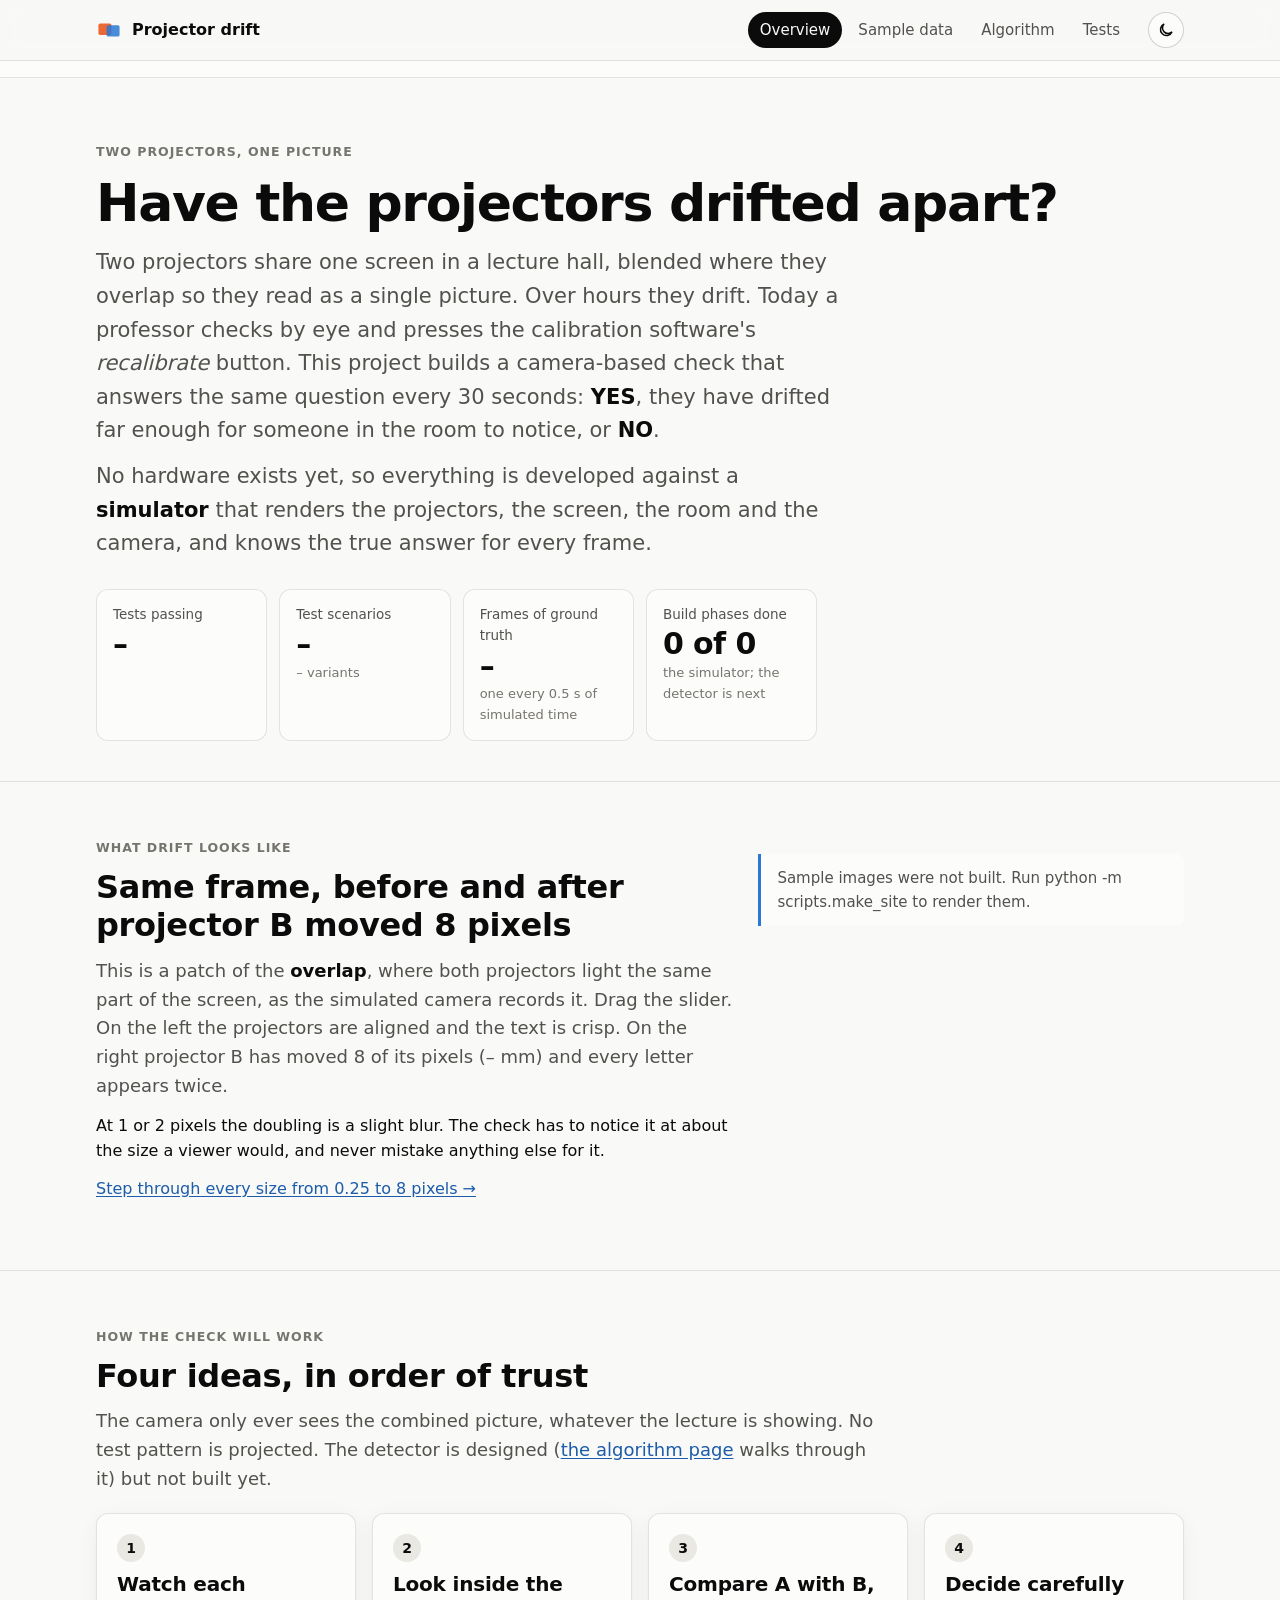
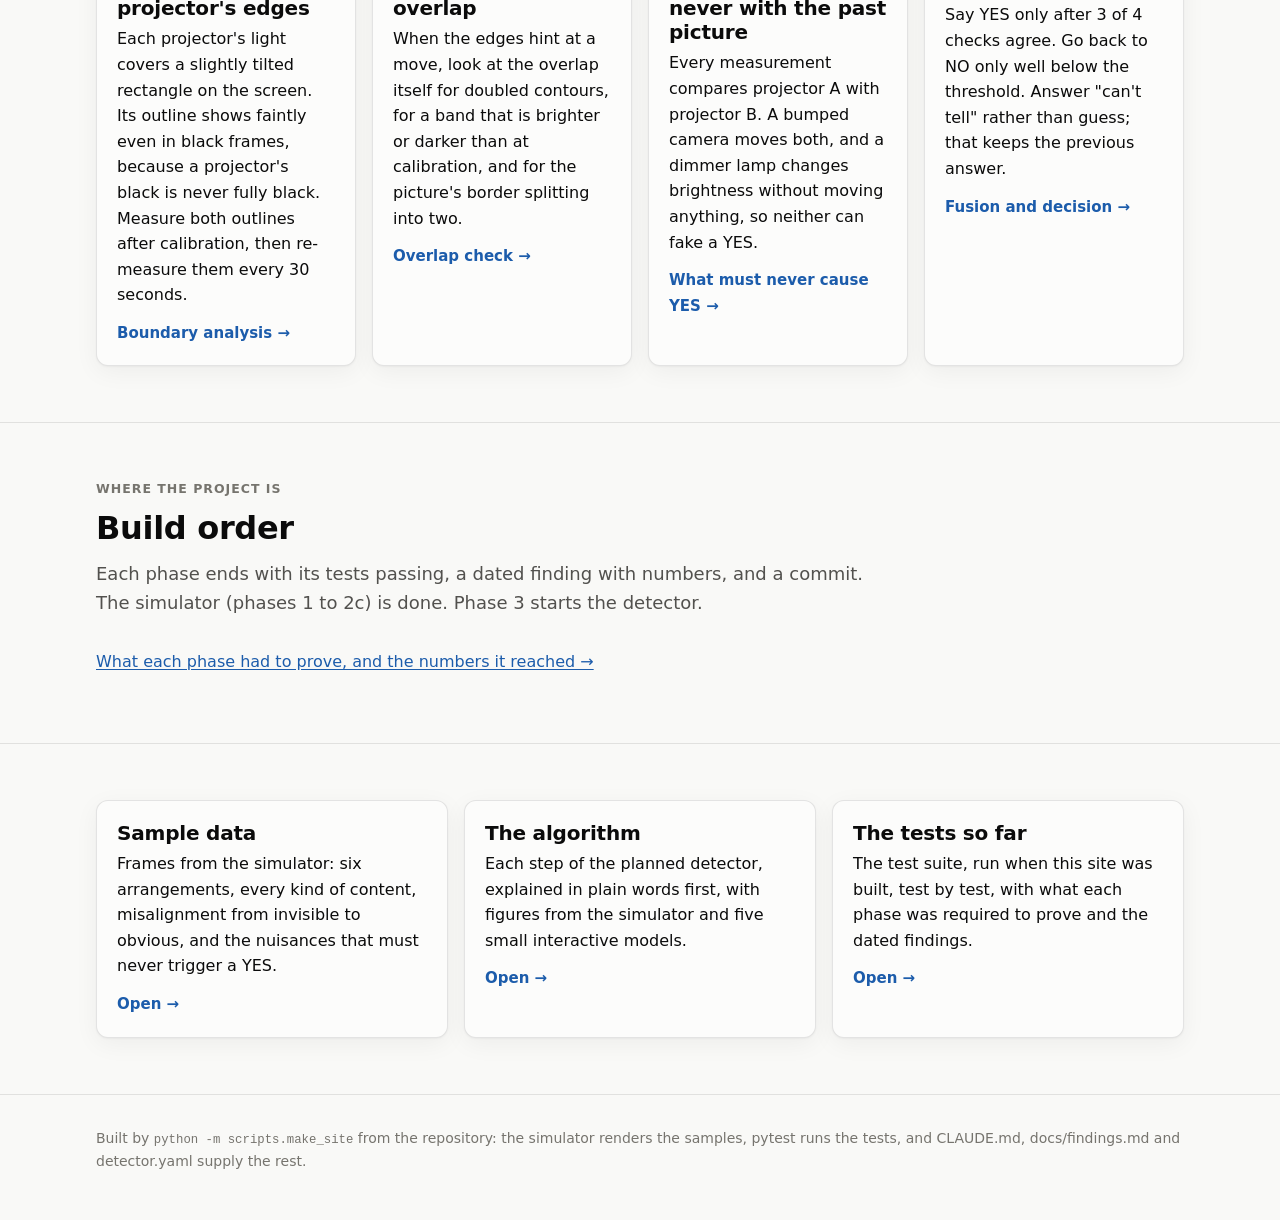
==== demo/site/index.html @ 68472067 "Demo site: sample data, the planned algorithm, the tests so far `python -m scripts.make_site [--serv" ====
<!doctype html>
<html lang="en">
<head>
<meta charset="utf-8">
<meta name="viewport" content="width=device-width, initial-scale=1">
<title>Projector Drift Demo</title>
<meta name="description" content="A camera-based check that tells when two blended projectors have drifted apart: the simulator, the planned algorithm and the tests so far.">
<link rel="icon" href="data:image/svg+xml,%3Csvg xmlns='http://www.w3.org/2000/svg' viewBox='0 0 32 32'%3E%3Crect x='3' y='8' width='16' height='14' rx='2' fill='%23eb6834'/%3E%3Crect x='13' y='10' width='16' height='14' rx='2' fill='%232a78d6' fill-opacity='.85'/%3E%3C/svg%3E">
<script>try{var t=localStorage.getItem("demo-theme");if(t)document.documentElement.dataset.theme=t}catch(e){}</script>
<link rel="stylesheet" href="assets/style.css">
</head>
<body data-page="index">
<header class="site-header">
  <div class="wrap">
    <a class="brand" href="index.html"><svg width="26" height="26" viewBox="0 0 32 32" aria-hidden="true"><rect x="3" y="8" width="16" height="14" rx="2" fill="var(--a)"/><rect x="13" y="10" width="16" height="14" rx="2" fill="var(--b)" fill-opacity=".85"/></svg>Projector drift</a>
    <nav class="site-nav" aria-label="Pages">
      <a href="index.html" data-page="index">Overview</a>
      <a href="samples.html" data-page="samples">Sample data</a>
      <a href="algorithm.html" data-page="algorithm">Algorithm</a>
      <a href="tests.html" data-page="tests">Tests</a>
    </nav>
    <button class="theme-toggle" type="button" aria-label="Switch theme"></button>
  </div>
</header>
<div class="status-strip"><div class="wrap"></div></div>

<main>
  <section class="hero">
    <div class="wrap">
      <div class="eyebrow">Two projectors, one picture</div>
      <h1>Have the projectors drifted apart?</h1>
      <p class="lead">Two projectors share one screen in a lecture hall, blended where they overlap so they read as a
        single picture. Over hours they drift. Today a professor checks by eye and presses the calibration
        software's <em>recalibrate</em> button. This project builds a camera-based check that answers the same question
        every 30 seconds: <strong>YES</strong>, they have drifted far enough for someone in the room to notice, or
        <strong>NO</strong>.</p>
      <p class="lead">No hardware exists yet, so everything is developed against a <strong>simulator</strong> that renders the
        projectors, the screen, the room and the camera, and knows the true answer for every frame.</p>
      <div class="kpis" style="margin-top:28px">
        <div class="kpi"><div class="label">Tests passing</div><div class="value" id="kpi-tests">–</div><div class="sub" id="kpi-tests-sub"></div></div>
        <div class="kpi"><div class="label">Test scenarios</div><div class="value" data-v="common.counts.scenarios" data-fmt="int">–</div><div class="sub"><span data-v="common.counts.variants" data-fmt="int"></span> variants</div></div>
        <div class="kpi"><div class="label">Frames of ground truth</div><div class="value" data-v="common.counts.frames" data-fmt="int">–</div><div class="sub">one every 0.5 s of simulated time</div></div>
        <div class="kpi"><div class="label">Build phases done</div><div class="value" id="kpi-phases">–</div><div class="sub">the simulator; the detector is next</div></div>
      </div>
    </div>
  </section>

  <section class="block" id="see-it">
    <div class="wrap cols wide-left">
      <div>
        <div class="eyebrow">What drift looks like</div>
        <h2>Same frame, before and after projector B moved 8 pixels</h2>
        <p class="lead">This is a patch of the <strong>overlap</strong>, where both projectors light the same part of the screen,
          as the simulated camera records it. Drag the slider. On the left the projectors are aligned and the text is crisp.
          On the right projector B has moved 8 of its pixels (<span data-v="samples.shift.steps.6.offset_mm" data-fmt="f1"></span> mm) and
          every letter appears twice.</p>
        <p>At 1 or 2 pixels the doubling is a slight blur. The check has to notice it at about the size a viewer
          would, and never mistake anything else for it.</p>
        <p><a href="samples.html#shift">Step through every size from 0.25 to 8 pixels →</a></p>
      </div>
      <figure class="fig" id="hero-compare"></figure>
    </div>
  </section>

  <section class="block" id="how">
    <div class="wrap">
      <div class="eyebrow">How the check will work</div>
      <h2>Four ideas, in order of trust</h2>
      <p class="lead">The camera only ever sees the combined picture, whatever the lecture is showing. No test pattern
        is projected. The detector is designed (<a href="algorithm.html">the algorithm page</a> walks through it)
        but not built yet.</p>
      <div class="grid four" style="margin-top:20px">
        <a class="card" href="algorithm.html#boundary"><div class="step-num">1</div><h3>Watch each projector's edges</h3>
          <p>Each projector's light covers a slightly tilted rectangle on the screen. Its outline shows faintly even in
            black frames, because a projector's black is never fully black. Measure both outlines after calibration, then
            re-measure them every 30 seconds.</p><span class="go">Boundary analysis →</span></a>
        <a class="card" href="algorithm.html#overlap"><div class="step-num">2</div><h3>Look inside the overlap</h3>
          <p>When the edges hint at a move, look at the overlap itself for doubled contours, for a band that is brighter
            or darker than at calibration, and for the picture's border splitting into two.</p><span class="go">Overlap check →</span></a>
        <a class="card" href="algorithm.html#nuisances"><div class="step-num">3</div><h3>Compare A with B, never with the past picture</h3>
          <p>Every measurement compares projector A with projector B. A bumped camera moves both, and a dimmer lamp
            changes brightness without moving anything, so neither can fake a YES.</p><span class="go">What must never cause YES →</span></a>
        <a class="card" href="algorithm.html#decision"><div class="step-num">4</div><h3>Decide carefully</h3>
          <p>Say YES only after 3 of 4 checks agree. Go back to NO only well below the threshold. Answer "can't tell"
            rather than guess; that keeps the previous answer.</p><span class="go">Fusion and decision →</span></a>
      </div>
    </div>
  </section>

  <section class="block" id="roadmap">
    <div class="wrap">
      <div class="eyebrow">Where the project is</div>
      <h2>Build order</h2>
      <p class="lead">Each phase ends with its tests passing, a dated finding with numbers, and a commit. The simulator
        (phases 1 to 2c) is done. Phase 3 starts the detector.</p>
      <div class="roadmap" id="roadmap-strip" style="margin-top:16px"></div>
      <p style="margin-top:16px"><a href="tests.html#phases">What each phase had to prove, and the numbers it reached →</a></p>
    </div>
  </section>

  <section class="block" id="explore">
    <div class="wrap">
      <div class="grid">
        <a class="card" href="samples.html"><h3>Sample data</h3><p>Frames from the simulator: six arrangements, every kind of
          content, misalignment from invisible to obvious, and the nuisances that must never trigger a YES.</p><span class="go">Open →</span></a>
        <a class="card" href="algorithm.html"><h3>The algorithm</h3><p>Each step of the planned detector, explained in plain words
          first, with figures from the simulator and five small interactive models.</p><span class="go">Open →</span></a>
        <a class="card" href="tests.html"><h3>The tests so far</h3><p>The test suite, run when this site was built, test by
          test, with what each phase was required to prove and the dated findings.</p><span class="go">Open →</span></a>
      </div>
    </div>
  </section>
</main>

<footer class="site-footer"><div class="wrap">
  Built by <code>python -m scripts.make_site</code> from the repository: the simulator renders the samples, pytest
  runs the tests, and CLAUDE.md, docs/findings.md and detector.yaml supply the rest.
</div></footer>

<script src="data/common.js"></script>
<script src="data/tests.js"></script>
<script src="data/samples.js"></script>
<script src="assets/core.js"></script>
<script src="assets/charts.js"></script>
<script src="assets/page-index.js"></script>
</body>
</html>
---- demo/site/assets/style.css ----
/* Projector Misalignment Detector: demo site. Colour tokens live on :root; dark mode has its own steps. */
:root {
  color-scheme: light;
  --bg: #f9f9f7;
  --surface: #fcfcfb;
  --surface-2: #f3f2ee;
  --surface-3: #e9e8e2;
  --ink: #0b0b0b;
  --ink-2: #52514e;
  --muted: #76746e;
  --grid: #e1e0d9;
  --axis: #c3c2b7;
  --border: rgba(11, 11, 11, 0.1);
  --border-2: rgba(11, 11, 11, 0.18);
  --a: #eb6834;
  --b: #2a78d6;
  --ov: #1baf7a;
  --marker: #e87ba4;
  --series-4: #4a3aa7;
  --link: #1c5cab;
  --good: #0ca30c;
  --good-ink: #006300;
  --bad: #d03b3b;
  --warn: #c98500;
  --figure: #0d0d0d;
  --figure-ink: #e8e7e1;
  --ord-1: #86b6ef; --ord-2: #6da7ec; --ord-3: #3987e5; --ord-4: #2a78d6; --ord-5: #256abf; --ord-6: #184f95; --ord-7: #0d366b;
  --radius: 12px;
  --shadow: 0 1px 2px rgba(11, 11, 11, 0.04), 0 6px 24px rgba(11, 11, 11, 0.05);
  --font: system-ui, -apple-system, "Segoe UI", Roboto, sans-serif;
  --mono: ui-monospace, SFMono-Regular, Menlo, Consolas, monospace;
}
@media (prefers-color-scheme: dark) {
  :root:not([data-theme="light"]) {
    color-scheme: dark;
    --bg: #0d0d0d;
    --surface: #1a1a19;
    --surface-2: #222220;
    --surface-3: #2c2c2a;
    --ink: #ffffff;
    --ink-2: #c3c2b7;
    --muted: #9a988f;
    --grid: #2c2c2a;
    --axis: #45453f;
    --border: rgba(255, 255, 255, 0.1);
    --border-2: rgba(255, 255, 255, 0.18);
    --a: #d95926;
    --b: #3987e5;
    --ov: #199e70;
    --marker: #d55181;
    --series-4: #9085e9;
    --link: #86b6ef;
    --good-ink: #0ca30c;
    --warn: #fab219;
    --figure: #000000;
    --ord-1: #184f95; --ord-2: #256abf; --ord-3: #2a78d6; --ord-4: #3987e5; --ord-5: #6da7ec; --ord-6: #9ec5f4; --ord-7: #cde2fb;
    --shadow: 0 1px 2px rgba(0, 0, 0, 0.3), 0 6px 24px rgba(0, 0, 0, 0.25);
  }
}
:root[data-theme="dark"] {
  color-scheme: dark;
  --bg: #0d0d0d;
  --surface: #1a1a19;
  --surface-2: #222220;
  --surface-3: #2c2c2a;
  --ink: #ffffff;
  --ink-2: #c3c2b7;
  --muted: #9a988f;
  --grid: #2c2c2a;
  --axis: #45453f;
  --border: rgba(255, 255, 255, 0.1);
  --border-2: rgba(255, 255, 255, 0.18);
  --a: #d95926;
  --b: #3987e5;
  --ov: #199e70;
  --marker: #d55181;
  --series-4: #9085e9;
  --link: #86b6ef;
  --good-ink: #0ca30c;
  --warn: #fab219;
  --figure: #000000;
  --ord-1: #184f95; --ord-2: #256abf; --ord-3: #2a78d6; --ord-4: #3987e5; --ord-5: #6da7ec; --ord-6: #9ec5f4; --ord-7: #cde2fb;
  --shadow: 0 1px 2px rgba(0, 0, 0, 0.3), 0 6px 24px rgba(0, 0, 0, 0.25);
}

* { box-sizing: border-box; }
html { -webkit-text-size-adjust: 100%; scroll-padding-top: 80px; }
body {
  margin: 0;
  background: var(--bg);
  color: var(--ink);
  font: 16px/1.6 var(--font);
  overflow-x: hidden;
}
a { color: var(--link); text-underline-offset: 2px; }
a:hover { text-decoration-thickness: 2px; }
img { max-width: 100%; }
code, kbd, pre { font-family: var(--mono); font-size: 0.88em; }
p code, li code, td code, .lead code { background: var(--surface-2); border: 1px solid var(--border); border-radius: 5px; padding: 0 4px; }
h1, h2, h3, h4 { line-height: 1.2; margin: 0 0 12px; letter-spacing: -0.01em; }
h1 { font-size: clamp(32px, 5vw, 52px); letter-spacing: -0.025em; }
h2 { font-size: clamp(24px, 3vw, 32px); }
h3 { font-size: 20px; }
h4 { font-size: 16px; }
p { margin: 0 0 12px; }
button, input, select { font: inherit; color: inherit; }
:focus-visible { outline: 2px solid var(--b); outline-offset: 2px; }

.wrap { max-width: 1120px; margin: 0 auto; padding: 0 16px; }
.wrap.wide { max-width: 1400px; }

/* Header and status strip */
.site-header {
  position: sticky; top: 0; z-index: 20;
  background: color-mix(in srgb, var(--bg) 86%, transparent);
  backdrop-filter: saturate(1.4) blur(10px);
  -webkit-backdrop-filter: saturate(1.4) blur(10px);
  border-bottom: 1px solid var(--border);
}
.site-header .wrap { display: flex; align-items: center; gap: 16px; min-height: 60px; }
.brand { display: flex; align-items: center; gap: 10px; color: var(--ink); text-decoration: none; font-weight: 650; white-space: nowrap; }
.brand svg { flex: none; }
.site-nav { display: flex; gap: 4px; margin-left: auto; overflow-x: auto; scrollbar-width: none; }
.site-nav a {
  color: var(--ink-2); text-decoration: none; padding: 6px 12px; border-radius: 999px; white-space: nowrap; font-size: 15px;
}
.site-nav a:hover { background: var(--surface-2); color: var(--ink); }
.site-nav a[aria-current="page"] { background: var(--ink); color: var(--bg); }
.theme-toggle {
  flex: none; width: 36px; height: 36px; border-radius: 999px; border: 1px solid var(--border-2);
  background: var(--surface); cursor: pointer; display: grid; place-items: center;
}
.status-strip { border-bottom: 1px solid var(--border); background: var(--surface); font-size: 14px; color: var(--ink-2); }
.status-strip .wrap { display: flex; flex-wrap: wrap; gap: 6px 18px; padding-top: 8px; padding-bottom: 8px; align-items: center; }
.status-strip strong { color: var(--ink); }
.dot { display: inline-block; width: 8px; height: 8px; border-radius: 50%; margin-right: 6px; vertical-align: 1px; }
.dot.done { background: var(--good); }
.dot.next { background: var(--warn); }
.dot.a { background: var(--a); }
.dot.b { background: var(--b); }
.dot.ov { background: var(--ov); }

/* Page sections */
.hero { padding: 64px 0 40px; }
.hero .lead { font-size: clamp(18px, 2vw, 21px); max-width: 760px; }
.eyebrow { text-transform: uppercase; letter-spacing: 0.08em; font-size: 12.5px; font-weight: 650; color: var(--muted); margin-bottom: 10px; }
.block { padding: 56px 0; border-top: 1px solid var(--border); }
.block.tight { padding: 40px 0; }
.lead { font-size: 18px; color: var(--ink-2); max-width: 780px; }
.lead strong { color: var(--ink); }
.muted { color: var(--muted); }
.small { font-size: 14px; }
.note {
  border-left: 3px solid var(--b); background: var(--surface); padding: 12px 16px; border-radius: 0 8px 8px 0;
  font-size: 15px; color: var(--ink-2); margin: 16px 0;
}
.note.illustration { border-left-color: var(--warn); }
.note strong { color: var(--ink); }
.cols { display: grid; gap: 24px; grid-template-columns: 1fr 1fr; align-items: start; }
.cols.wide-left { grid-template-columns: 3fr 2fr; }
.grid { display: grid; gap: 16px; grid-template-columns: repeat(auto-fill, minmax(280px, 1fr)); }
.grid.small { grid-template-columns: repeat(auto-fill, minmax(220px, 1fr)); }
.grid.four { grid-template-columns: repeat(4, minmax(0, 1fr)); }
.grid.five { grid-template-columns: repeat(5, minmax(0, 1fr)); }
@media (max-width: 980px) { .grid.five { grid-template-columns: repeat(3, minmax(0, 1fr)); } }
@media (max-width: 560px) { .grid.five { grid-template-columns: repeat(2, minmax(0, 1fr)); } }
@media (max-width: 980px) { .grid.four { grid-template-columns: repeat(2, minmax(0, 1fr)); } }
@media (max-width: 560px) { .grid.four { grid-template-columns: 1fr; } }
.stack > * + * { margin-top: 16px; }
.cols > *, .grid > *, .multiples > * { min-width: 0; } /* let wide content (code, tables) scroll inside its column */
@media (max-width: 860px) { .cols, .cols.wide-left { grid-template-columns: 1fr; } }

.card {
  background: var(--surface); border: 1px solid var(--border); border-radius: var(--radius); padding: 20px;
  box-shadow: var(--shadow);
}
.card h3 { margin-bottom: 6px; }
.card p:last-child { margin-bottom: 0; }
a.card { display: block; color: inherit; text-decoration: none; transition: border-color 0.15s, transform 0.15s; }
a.card:hover { border-color: var(--border-2); transform: translateY(-1px); }
.card .go { color: var(--link); font-weight: 600; font-size: 15px; }
.step-num {
  display: inline-grid; place-items: center; width: 28px; height: 28px; border-radius: 50%;
  background: var(--surface-3); font-weight: 700; font-size: 14px; margin-bottom: 10px;
}

/* Technical details panels */
details.more { margin: 16px 0 0; border: 1px solid var(--border); border-radius: 10px; background: var(--surface); }
details.more > summary {
  cursor: pointer; padding: 10px 16px; font-weight: 600; font-size: 15px; color: var(--ink-2); list-style: none;
  display: flex; align-items: center; gap: 8px;
}
details.more > summary::-webkit-details-marker { display: none; }
details.more > summary::before {
  content: ""; width: 7px; height: 7px; border-right: 2px solid currentColor; border-bottom: 2px solid currentColor;
  transform: rotate(-45deg); transition: transform 0.15s; flex: none;
}
details.more[open] > summary::before { transform: rotate(45deg); }
details.more > .body { padding: 4px 16px 16px; font-size: 15px; color: var(--ink-2); }
details.more > .body strong { color: var(--ink); }
details.more ul { padding-left: 20px; margin: 0 0 8px; }

/* Figures */
.fig { margin: 0; }
.frame {
  position: relative; background: var(--figure); border-radius: var(--radius); overflow: hidden;
  border: 1px solid var(--border); line-height: 0;
}
.frame img { display: block; width: 100%; height: auto; }
.frame img.pixelated { image-rendering: pixelated; }
.frame svg.overlay { position: absolute; inset: 0; width: 100%; height: 100%; pointer-events: none; }
.frame .tag {
  position: absolute; left: 10px; top: 10px; line-height: 1.3; font-size: 12.5px; font-weight: 600;
  color: var(--figure-ink); background: rgba(0, 0, 0, 0.62); padding: 3px 8px; border-radius: 6px;
}
.frame .tag.right { left: auto; right: 10px; }
figcaption, .figcap { font-size: 14px; color: var(--ink-2); margin-top: 8px; line-height: 1.5; }
figcaption strong { color: var(--ink); }
.zoomable { cursor: zoom-in; }

.chips { display: flex; flex-wrap: wrap; gap: 6px; margin: 0 0 10px; }
.chip {
  display: inline-flex; align-items: center; gap: 6px; border: 1px solid var(--border-2); background: var(--surface);
  border-radius: 999px; padding: 3px 11px; font-size: 13.5px; cursor: pointer; color: var(--ink-2);
}
.chip .swatch { width: 14px; height: 3px; border-radius: 2px; flex: none; }
.chip[aria-pressed="false"] { opacity: 0.55; }
.chip[aria-pressed="false"] .swatch { background: var(--axis) !important; }
.chip:hover { border-color: var(--ink-2); }
.seg { display: inline-flex; flex-wrap: wrap; border: 1px solid var(--border-2); border-radius: 10px; overflow: hidden; background: var(--surface); }
.seg button { border: 0; background: none; padding: 7px 14px; cursor: pointer; font-size: 14px; color: var(--ink-2); border-right: 1px solid var(--border); }
.seg button:last-child { border-right: 0; }
.seg button[aria-pressed="true"] { background: var(--ink); color: var(--bg); font-weight: 600; }
.controls { display: flex; flex-wrap: wrap; gap: 10px 18px; align-items: center; margin: 0 0 12px; }

/* Compare slider */
.compare { position: relative; touch-action: pan-y; user-select: none; }
.compare .after { position: absolute; inset: 0; clip-path: inset(0 0 0 var(--pos, 50%)); }
.compare .after img { width: 100%; height: 100%; }
.compare .handle { position: absolute; top: 0; bottom: 0; left: var(--pos, 50%); width: 2px; margin-left: -1px; background: #fff; box-shadow: 0 0 0 1px rgba(0,0,0,.4); }
.compare .handle::after {
  content: "‹ ›"; position: absolute; top: 50%; left: 50%; transform: translate(-50%, -50%); line-height: 32px;
  width: 36px; height: 36px; border-radius: 50%; background: #fff; color: #111; text-align: center; font: 700 16px/34px var(--font);
  box-shadow: 0 2px 8px rgba(0,0,0,.4);
}
.compare input[type="range"] { position: absolute; inset: 0; width: 100%; height: 100%; opacity: 0; cursor: ew-resize; margin: 0; }

/* Stat tiles */
.kpis { display: grid; gap: 12px; grid-template-columns: repeat(auto-fill, minmax(170px, 1fr)); }
.kpi { background: var(--surface); border: 1px solid var(--border); border-radius: var(--radius); padding: 14px 16px; }
.kpi .label { font-size: 13.5px; color: var(--ink-2); }
.kpi .value { font-size: 30px; font-weight: 650; letter-spacing: -0.02em; line-height: 1.25; }
.kpi .sub { font-size: 13px; color: var(--muted); }

/* Badges */
.badge {
  display: inline-flex; align-items: center; gap: 5px; font-size: 12.5px; font-weight: 650; padding: 2px 8px;
  border-radius: 999px; border: 1px solid var(--border-2); color: var(--ink-2); white-space: nowrap; line-height: 1.5;
}
.badge::before { content: ""; width: 7px; height: 7px; border-radius: 50%; background: var(--axis); }
.badge.done::before, .badge.passed::before, .badge.resolved::before, .badge.textured::before { background: var(--good); }
.badge.next::before, .badge.unresolved::before, .badge.flat::before { background: var(--warn); }
.badge.failed::before, .badge.error::before { background: var(--bad); }
.badge.dark::before { background: #5b5a55; }
.badge.lit::before { background: var(--b); }
.badge.skip::before, .badge.skipped::before, .badge.none::before { background: var(--axis); }
.badge.slow { border-style: dashed; }
.badge.slow::before { display: none; }

/* Tables */
.table-wrap { overflow-x: auto; border: 1px solid var(--border); border-radius: var(--radius); background: var(--surface); }
table { border-collapse: collapse; width: 100%; font-size: 14.5px; }
th, td { padding: 9px 12px; border-bottom: 1px solid var(--border); text-align: left; vertical-align: top; }
th { font-weight: 650; color: var(--ink-2); background: var(--surface-2); position: sticky; top: 0; }
tbody tr:last-child td { border-bottom: 0; }
td.num, th.num { text-align: right; font-variant-numeric: tabular-nums; white-space: nowrap; }
td.mono { font-family: var(--mono); font-size: 13px; }
tr.state-next td { background: color-mix(in srgb, var(--warn) 8%, transparent); }
tr.state-later td { color: var(--muted); }

/* Code */
pre.code {
  background: var(--surface-2); border: 1px solid var(--border); border-radius: 10px; padding: 12px 14px;
  overflow: auto; font: 12.5px/1.55 var(--mono); margin: 0; max-height: 520px; white-space: pre;
}
.json .k { color: var(--ink-2); }
.json .s { color: var(--good-ink); }
.json .n { color: var(--link); }
.json .truth { background: color-mix(in srgb, var(--a) 16%, transparent); border-radius: 3px; }

/* Charts */
.chart { position: relative; width: 100%; }
.chart svg { display: block; width: 100%; height: auto; overflow: visible; }
.chart .gridline { stroke: var(--grid); stroke-width: 1; }
.chart .axis { stroke: var(--axis); stroke-width: 1; }
.chart text { fill: var(--muted); font: 12px var(--font); font-variant-numeric: tabular-nums; }
.chart text.title { fill: var(--ink-2); font-weight: 600; font-size: 12.5px; }
.chart text.label { fill: var(--ink-2); font-size: 12px; }
.chart .ref { stroke: var(--ink-2); stroke-width: 1; stroke-dasharray: 5 4; }
.chart .band { fill: var(--surface-3); opacity: 0.7; }
.chart .series { fill: none; stroke-width: 2; stroke-linejoin: round; stroke-linecap: round; }
.chart .crosshair { stroke: var(--ink-2); stroke-width: 1; }
.legend { display: flex; flex-wrap: wrap; gap: 4px 16px; font-size: 13px; color: var(--ink-2); margin: 0 0 6px; }
.legend .key { display: inline-block; width: 16px; height: 2px; border-radius: 1px; vertical-align: middle; margin-right: 6px; }
.legend .key.dash { background: none !important; border-top: 2px dashed; height: 0; }
.tip {
  position: absolute; pointer-events: none; z-index: 5; background: var(--surface); border: 1px solid var(--border-2);
  border-radius: 8px; padding: 8px 10px; font-size: 12.5px; box-shadow: var(--shadow); min-width: 140px; display: none;
}
.tip .row { display: flex; align-items: center; gap: 8px; white-space: nowrap; }
.tip .row b { font-variant-numeric: tabular-nums; color: var(--ink); }
.tip .row span { color: var(--ink-2); }
.tip .x { color: var(--muted); margin-bottom: 4px; }
.tip .key { width: 12px; height: 2px; flex: none; }
.datatoggle { font-size: 13px; background: none; border: 0; color: var(--link); cursor: pointer; padding: 4px 0; }
.chart-table { margin-top: 8px; max-height: 260px; overflow: auto; }
.multiples { display: grid; gap: 16px; grid-template-columns: repeat(auto-fill, minmax(240px, 1fr)); }

/* Toys */
.toy { background: var(--surface); border: 1px solid var(--border); border-radius: var(--radius); padding: 18px; box-shadow: var(--shadow); }
.toy .sliders { display: grid; gap: 10px 20px; grid-template-columns: repeat(auto-fill, minmax(220px, 1fr)); margin-bottom: 14px; }
.slider label { display: flex; justify-content: space-between; font-size: 14px; color: var(--ink-2); gap: 8px; }
.slider label output { font-variant-numeric: tabular-nums; color: var(--ink); font-weight: 600; }
.slider input[type="range"] { width: 100%; accent-color: var(--b); }
.readouts { display: flex; flex-wrap: wrap; gap: 10px; margin-top: 12px; }
.readout { background: var(--surface-2); border-radius: 8px; padding: 8px 12px; font-size: 14px; }
.readout b { font-variant-numeric: tabular-nums; }
.verdict { font-weight: 700; }
.verdict.yes { color: var(--bad); }
.verdict.no { color: var(--good-ink); }
.verdict.hold { color: var(--warn); }
.toy svg { display: block; width: 100%; height: auto; }
.toy-title { font-weight: 650; margin-bottom: 4px; }

/* Explorer */
.toolbar { display: flex; flex-wrap: wrap; gap: 10px; align-items: center; margin: 0 0 12px; }
.toolbar input[type="search"], .toolbar select {
  border: 1px solid var(--border-2); background: var(--surface); border-radius: 8px; padding: 7px 10px; min-width: 0;
}
.toolbar input[type="search"] { flex: 1 1 220px; }
.explorer details { border-bottom: 1px solid var(--border); }
.explorer details:last-child { border-bottom: 0; }
.explorer summary { cursor: pointer; padding: 9px 12px; display: grid; grid-template-columns: auto 1fr auto; gap: 10px; align-items: baseline; list-style: none; }
.explorer summary::-webkit-details-marker { display: none; }
.explorer summary:hover { background: var(--surface-2); }
.explorer .t-name { min-width: 0; }
.explorer .t-name .file { color: var(--muted); font-size: 13px; font-family: var(--mono); }
.explorer .t-name .params { color: var(--ink-2); font-size: 13px; font-family: var(--mono); }
.explorer .t-time { font-size: 13px; color: var(--muted); font-variant-numeric: tabular-nums; white-space: nowrap; }
.explorer .t-body { padding: 0 12px 14px; }
.explorer .t-body p { font-size: 14.5px; color: var(--ink-2); }
.explorer-list { max-height: 720px; overflow: auto; }

/* Findings */
.finding > summary { font-size: 17px; }
.finding .body h3 { font-size: 17px; margin-top: 20px; }
.finding .body h3.numbers { color: var(--ink); }
.finding .body table { font-size: 13.5px; }
.finding .body .table-wrap { margin: 8px 0 12px; }

/* Roadmap */
.roadmap { display: grid; gap: 8px; grid-template-columns: repeat(auto-fill, minmax(150px, 1fr)); }
.phase { border: 1px solid var(--border); border-radius: 10px; padding: 10px 12px; background: var(--surface); font-size: 14px; }
.phase .num { font-weight: 700; font-size: 13px; color: var(--muted); }
.phase .name { font-weight: 600; line-height: 1.3; }
.phase.done { border-color: color-mix(in srgb, var(--good) 45%, var(--border)); }
.phase.next { border-color: var(--warn); box-shadow: 0 0 0 1px var(--warn) inset; }
.phase.later { opacity: 0.7; }

/* Lightbox */
dialog.lightbox { border: 0; padding: 0; background: transparent; max-width: 96vw; max-height: 94vh; }
dialog.lightbox::backdrop { background: rgba(0, 0, 0, 0.82); }
dialog.lightbox img { display: block; max-width: 96vw; max-height: 88vh; border-radius: 8px; background: #000; }
dialog.lightbox p { color: #ddd; font-size: 14px; margin: 8px 0 0; text-align: center; }
dialog.lightbox img.pixelated { image-rendering: pixelated; min-width: min(80vw, 900px); }

/* Diagram */
.diagram { width: 100%; height: auto; display: block; }
.diagram .box { fill: var(--surface); stroke: var(--border-2); stroke-width: 1.2; }
.diagram .box.primary { stroke: var(--b); stroke-width: 2; }
.diagram .box.secondary { stroke: var(--ov); stroke-width: 2; }
.diagram .box.out { fill: var(--ink); stroke: none; }
.diagram text { fill: var(--ink); font: 600 14px var(--font); }
.diagram text.sub { fill: var(--ink-2); font-weight: 400; font-size: 12.5px; }
.diagram text.inv { fill: var(--bg); }
.diagram .arrow { stroke: var(--ink-2); stroke-width: 1.5; fill: none; marker-end: url(#arrowhead); }
.diagram .arrow.dashed { stroke-dasharray: 5 4; }
.diagram #arrowhead path { fill: var(--ink-2); }

footer.site-footer { border-top: 1px solid var(--border); padding: 32px 0 48px; color: var(--muted); font-size: 14px; }

@media (max-width: 720px) {
  .site-header .wrap { flex-wrap: wrap; gap: 4px 12px; padding-top: 8px; padding-bottom: 8px; }
  .site-nav { order: 3; width: 100%; margin-left: 0; }
  .theme-toggle { margin-left: auto; }
  .hero { padding: 40px 0 24px; }
  .block { padding: 40px 0; }
  .explorer summary { grid-template-columns: auto 1fr; }
  .explorer .t-time { grid-column: 2; }
}
@media (prefers-reduced-motion: reduce) { * { transition: none !important; } }
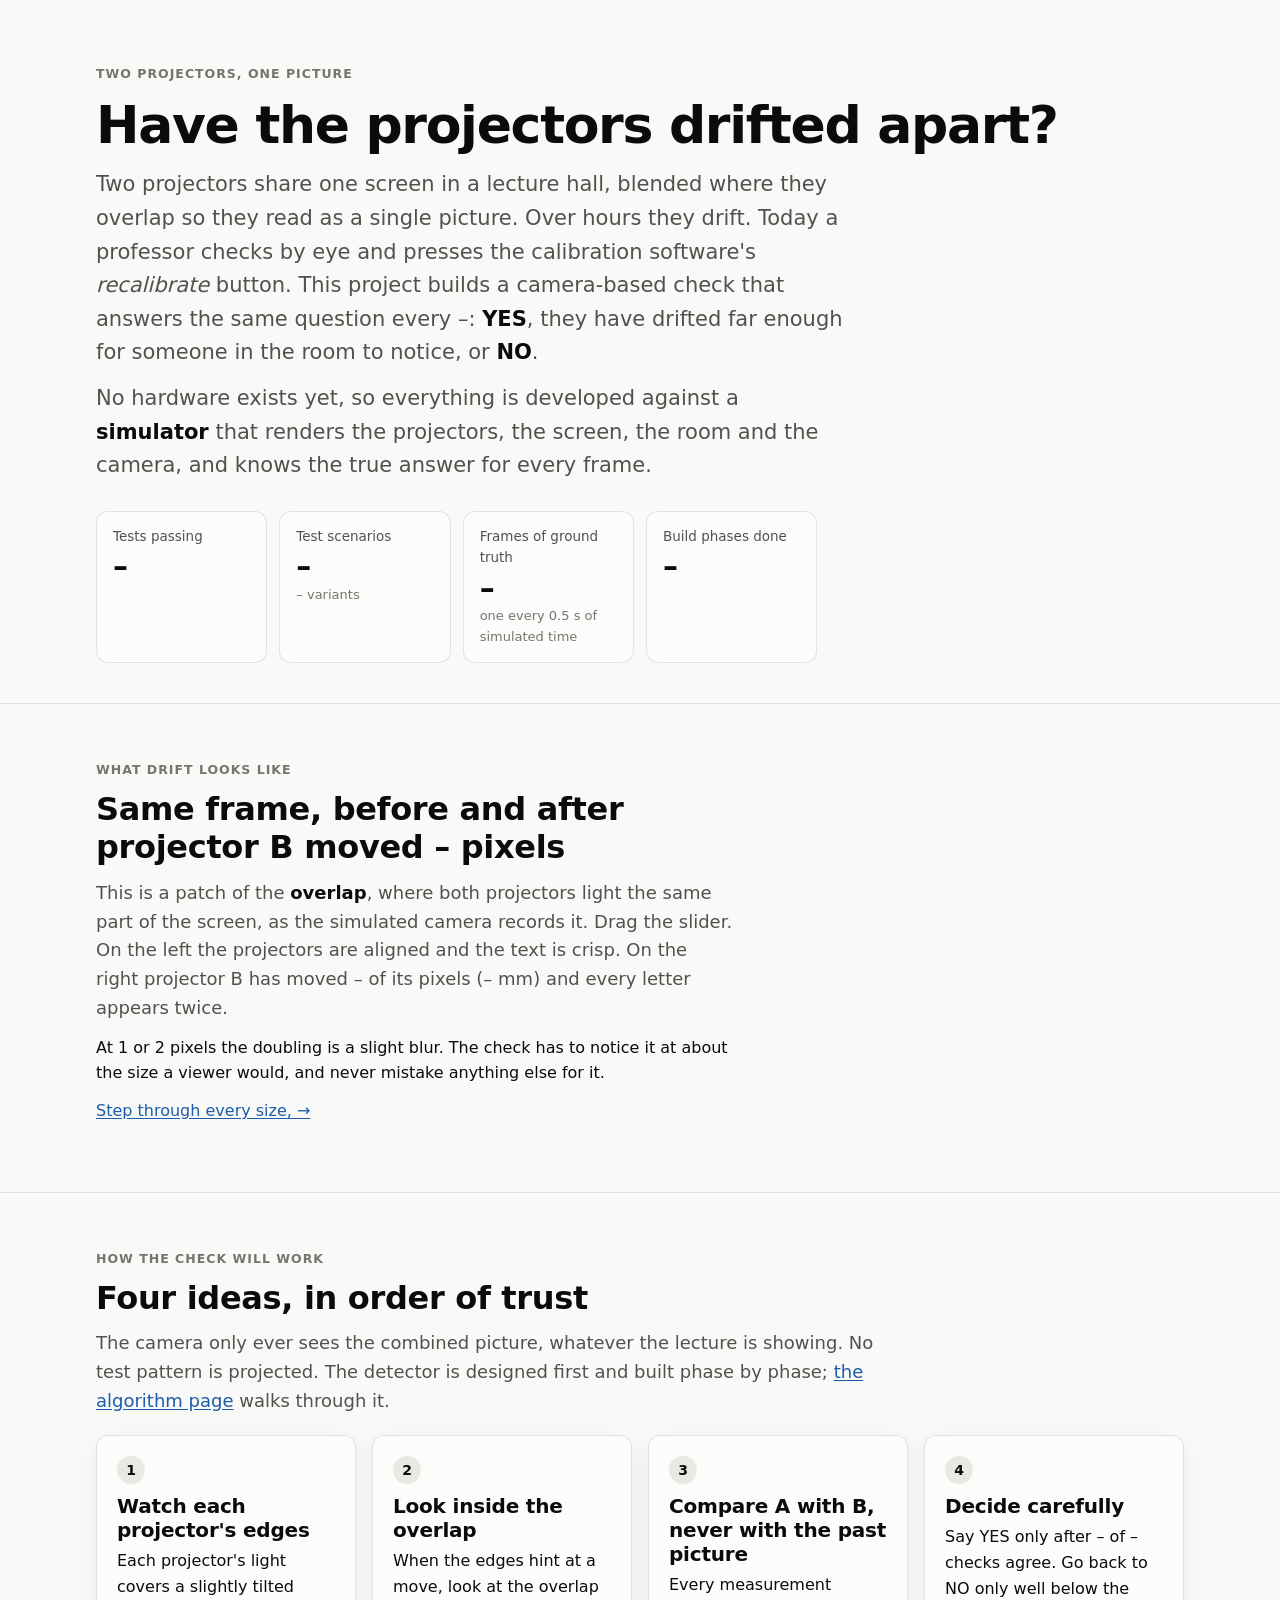
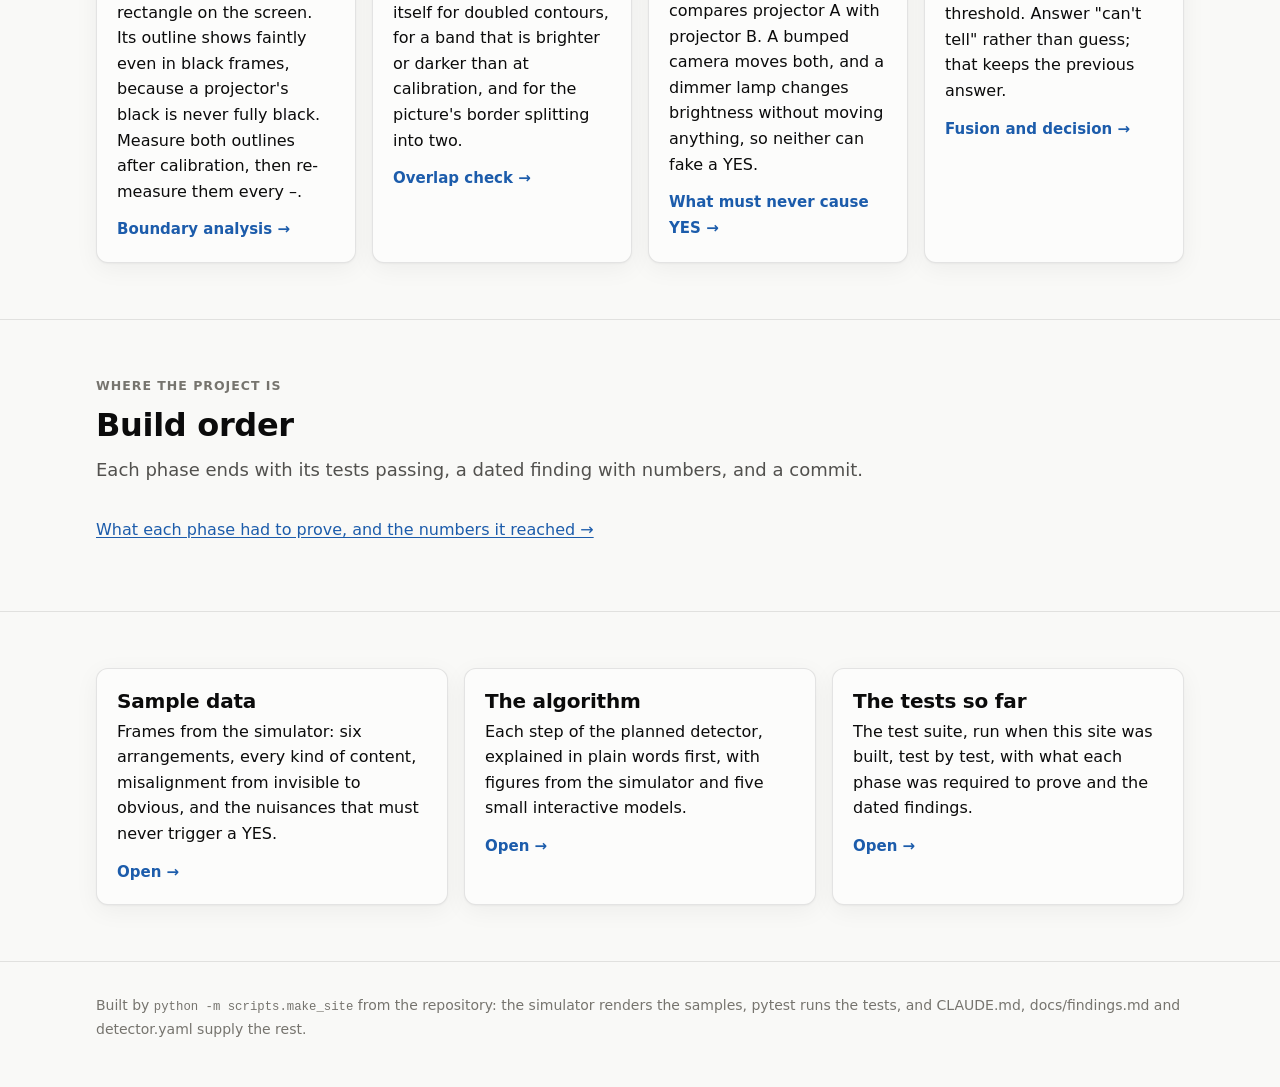
==== commit 354f2265: "Demo site: review pass (PR #20 findings fixed) Fixes the 15 review findings posted on the pull reque" ====
--- a/demo/site/index.html
+++ b/demo/site/index.html
@@ -10,19 +10,7 @@
 <link rel="stylesheet" href="assets/style.css">
 </head>
 <body data-page="index">
-<header class="site-header">
-  <div class="wrap">
-    <a class="brand" href="index.html"><svg width="26" height="26" viewBox="0 0 32 32" aria-hidden="true"><rect x="3" y="8" width="16" height="14" rx="2" fill="var(--a)"/><rect x="13" y="10" width="16" height="14" rx="2" fill="var(--b)" fill-opacity=".85"/></svg>Projector drift</a>
-    <nav class="site-nav" aria-label="Pages">
-      <a href="index.html" data-page="index">Overview</a>
-      <a href="samples.html" data-page="samples">Sample data</a>
-      <a href="algorithm.html" data-page="algorithm">Algorithm</a>
-      <a href="tests.html" data-page="tests">Tests</a>
-    </nav>
-    <button class="theme-toggle" type="button" aria-label="Switch theme"></button>
-  </div>
-</header>
-<div class="status-strip"><div class="wrap"></div></div>
+<!-- header -->
 
 <main>
   <section class="hero">
@@ -32,7 +20,8 @@
       <p class="lead">Two projectors share one screen in a lecture hall, blended where they overlap so they read as a
         single picture. Over hours they drift. Today a professor checks by eye and presses the calibration
         software's <em>recalibrate</em> button. This project builds a camera-based check that answers the same question
-        every 30 seconds: <strong>YES</strong>, they have drifted far enough for someone in the room to notice, or
+        every <span data-v="common.config.values.ADJUSTABLE_INTERVAL_IN_SECONDS" data-fmt="duration"></span>: <strong>YES</strong>,
+        they have drifted far enough for someone in the room to notice, or
         <strong>NO</strong>.</p>
       <p class="lead">No hardware exists yet, so everything is developed against a <strong>simulator</strong> that renders the
         projectors, the screen, the room and the camera, and knows the true answer for every frame.</p>
@@ -40,7 +29,7 @@
         <div class="kpi"><div class="label">Tests passing</div><div class="value" id="kpi-tests">–</div><div class="sub" id="kpi-tests-sub"></div></div>
         <div class="kpi"><div class="label">Test scenarios</div><div class="value" data-v="common.counts.scenarios" data-fmt="int">–</div><div class="sub"><span data-v="common.counts.variants" data-fmt="int"></span> variants</div></div>
         <div class="kpi"><div class="label">Frames of ground truth</div><div class="value" data-v="common.counts.frames" data-fmt="int">–</div><div class="sub">one every 0.5 s of simulated time</div></div>
-        <div class="kpi"><div class="label">Build phases done</div><div class="value" id="kpi-phases">–</div><div class="sub">the simulator; the detector is next</div></div>
+        <div class="kpi"><div class="label">Build phases done</div><div class="value" id="kpi-phases">–</div><div class="sub" id="kpi-phases-sub"></div></div>
       </div>
     </div>
   </section>
@@ -49,14 +38,14 @@
     <div class="wrap cols wide-left">
       <div>
         <div class="eyebrow">What drift looks like</div>
-        <h2>Same frame, before and after projector B moved 8 pixels</h2>
+        <h2>Same frame, before and after projector B moved <span data-v="overview.hero.size_px"></span> pixels</h2>
         <p class="lead">This is a patch of the <strong>overlap</strong>, where both projectors light the same part of the screen,
           as the simulated camera records it. Drag the slider. On the left the projectors are aligned and the text is crisp.
-          On the right projector B has moved 8 of its pixels (<span data-v="samples.shift.steps.6.offset_mm" data-fmt="f1"></span> mm) and
-          every letter appears twice.</p>
+          On the right projector B has moved <span data-v="overview.hero.size_px"></span> of its pixels
+          (<span data-v="overview.hero.offset_mm" data-fmt="f1"></span> mm) and every letter appears twice.</p>
         <p>At 1 or 2 pixels the doubling is a slight blur. The check has to notice it at about the size a viewer
           would, and never mistake anything else for it.</p>
-        <p><a href="samples.html#shift">Step through every size from 0.25 to 8 pixels →</a></p>
+        <p><a href="samples.html#shift">Step through every size, <span id="hero-sizes"></span> →</a></p>
       </div>
       <figure class="fig" id="hero-compare"></figure>
     </div>
@@ -67,13 +56,13 @@
       <div class="eyebrow">How the check will work</div>
       <h2>Four ideas, in order of trust</h2>
       <p class="lead">The camera only ever sees the combined picture, whatever the lecture is showing. No test pattern
-        is projected. The detector is designed (<a href="algorithm.html">the algorithm page</a> walks through it)
-        but not built yet.</p>
+        is projected. The detector is designed first and built phase by phase; <a href="algorithm.html">the algorithm
+        page</a> walks through it.</p>
       <div class="grid four" style="margin-top:20px">
         <a class="card" href="algorithm.html#boundary"><div class="step-num">1</div><h3>Watch each projector's edges</h3>
           <p>Each projector's light covers a slightly tilted rectangle on the screen. Its outline shows faintly even in
             black frames, because a projector's black is never fully black. Measure both outlines after calibration, then
-            re-measure them every 30 seconds.</p><span class="go">Boundary analysis →</span></a>
+            re-measure them every <span data-v="common.config.values.ADJUSTABLE_INTERVAL_IN_SECONDS" data-fmt="duration"></span>.</p><span class="go">Boundary analysis →</span></a>
         <a class="card" href="algorithm.html#overlap"><div class="step-num">2</div><h3>Look inside the overlap</h3>
           <p>When the edges hint at a move, look at the overlap itself for doubled contours, for a band that is brighter
             or darker than at calibration, and for the picture's border splitting into two.</p><span class="go">Overlap check →</span></a>
@@ -81,7 +70,8 @@
           <p>Every measurement compares projector A with projector B. A bumped camera moves both, and a dimmer lamp
             changes brightness without moving anything, so neither can fake a YES.</p><span class="go">What must never cause YES →</span></a>
         <a class="card" href="algorithm.html#decision"><div class="step-num">4</div><h3>Decide carefully</h3>
-          <p>Say YES only after 3 of 4 checks agree. Go back to NO only well below the threshold. Answer "can't tell"
+          <p>Say YES only after <span data-v="common.config.values.YES_VOTES.0"></span> of
+            <span data-v="common.config.values.YES_VOTES.1"></span> checks agree. Go back to NO only well below the threshold. Answer "can't tell"
             rather than guess; that keeps the previous answer.</p><span class="go">Fusion and decision →</span></a>
       </div>
     </div>
@@ -91,8 +81,8 @@
     <div class="wrap">
       <div class="eyebrow">Where the project is</div>
       <h2>Build order</h2>
-      <p class="lead">Each phase ends with its tests passing, a dated finding with numbers, and a commit. The simulator
-        (phases 1 to 2c) is done. Phase 3 starts the detector.</p>
+      <p class="lead">Each phase ends with its tests passing, a dated finding with numbers, and a commit.
+        <span id="roadmap-now"></span></p>
       <div class="roadmap" id="roadmap-strip" style="margin-top:16px"></div>
       <p style="margin-top:16px"><a href="tests.html#phases">What each phase had to prove, and the numbers it reached →</a></p>
     </div>
@@ -118,10 +108,8 @@
 </div></footer>
 
 <script src="data/common.js"></script>
-<script src="data/tests.js"></script>
-<script src="data/samples.js"></script>
+<script src="data/overview.js"></script>
 <script src="assets/core.js"></script>
-<script src="assets/charts.js"></script>
 <script src="assets/page-index.js"></script>
 </body>
 </html>
--- a/demo/site/assets/style.css
+++ b/demo/site/assets/style.css
@@ -138,14 +138,12 @@
 .dot.next { background: var(--warn); }
 .dot.a { background: var(--a); }
 .dot.b { background: var(--b); }
-.dot.ov { background: var(--ov); }
 
 /* Page sections */
 .hero { padding: 64px 0 40px; }
 .hero .lead { font-size: clamp(18px, 2vw, 21px); max-width: 760px; }
 .eyebrow { text-transform: uppercase; letter-spacing: 0.08em; font-size: 12.5px; font-weight: 650; color: var(--muted); margin-bottom: 10px; }
 .block { padding: 56px 0; border-top: 1px solid var(--border); }
-.block.tight { padding: 40px 0; }
 .lead { font-size: 18px; color: var(--ink-2); max-width: 780px; }
 .lead strong { color: var(--ink); }
 .muted { color: var(--muted); }
@@ -294,7 +292,6 @@
 .chart .gridline { stroke: var(--grid); stroke-width: 1; }
 .chart .axis { stroke: var(--axis); stroke-width: 1; }
 .chart text { fill: var(--muted); font: 12px var(--font); font-variant-numeric: tabular-nums; }
-.chart text.title { fill: var(--ink-2); font-weight: 600; font-size: 12.5px; }
 .chart text.label { fill: var(--ink-2); font-size: 12px; }
 .chart .ref { stroke: var(--ink-2); stroke-width: 1; stroke-dasharray: 5 4; }
 .chart .band { fill: var(--surface-3); opacity: 0.7; }
